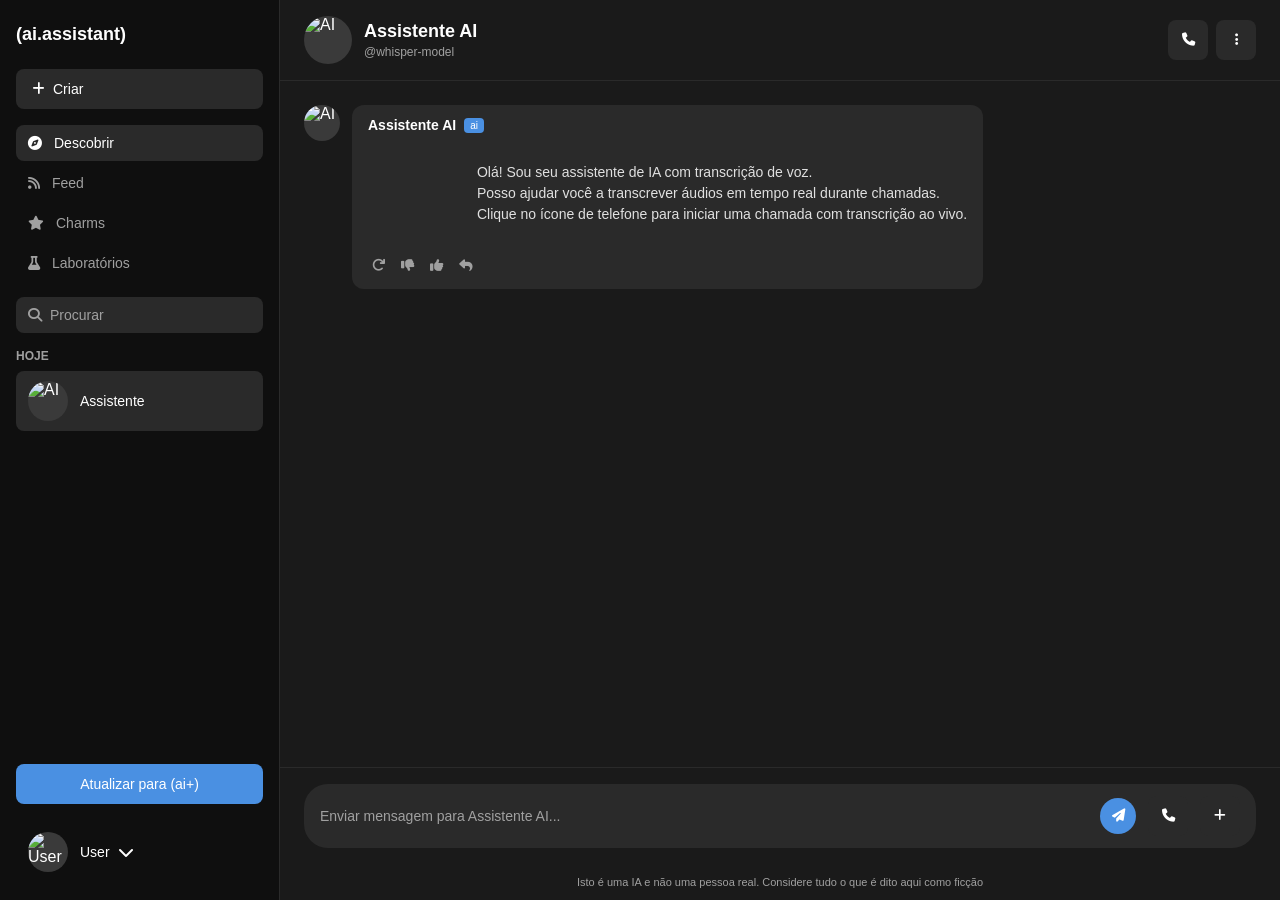
==== templates/dashboard.html @ 049d2d72 "Add character.ai style dashboard with call interface and real-time transcription" ====
<!DOCTYPE html>
<html lang="pt-BR">
<head>
    <meta charset="UTF-8">
    <meta name="viewport" content="width=device-width, initial-scale=1.0">
    <title>AI Assistant Dashboard</title>
    <link rel="stylesheet" href="/static/styles.css">
    <link rel="stylesheet" href="https://cdnjs.cloudflare.com/ajax/libs/font-awesome/6.4.0/css/all.min.css">
</head>
<body>
    <div class="app-container">
        <!-- Left Sidebar -->
        <aside class="sidebar">
            <div class="sidebar-header">
                <div class="logo">(ai.assistant)</div>
            </div>
            
            <button class="create-btn">
                <i class="fas fa-plus"></i> Criar
            </button>
            
            <nav class="nav-menu">
                <a href="#" class="nav-item active">
                    <i class="fas fa-compass"></i> Descobrir
                </a>
                <a href="#" class="nav-item">
                    <i class="fas fa-rss"></i> Feed
                </a>
                <a href="#" class="nav-item">
                    <i class="fas fa-star"></i> Charms
                </a>
                <a href="#" class="nav-item">
                    <i class="fas fa-flask"></i> Laboratórios
                </a>
            </nav>
            
            <div class="search-container">
                <i class="fas fa-search"></i>
                <input type="text" placeholder="Procurar">
            </div>
            
            <div class="recent-chats">
                <div class="section-header">Hoje</div>
                <div class="chat-item active">
                    <div class="avatar">
                        <img src="/static/ai-avatar.png" alt="AI">
                    </div>
                    <span class="chat-name">Assistente</span>
                </div>
            </div>
            
            <button class="upgrade-btn">
                Atualizar para (ai+)
            </button>
            
            <div class="user-profile">
                <div class="user-avatar">
                    <img src="/static/user-avatar.png" alt="User">
                </div>
                <div class="user-info">
                    <span class="username">User</span>
                    <i class="fas fa-chevron-down"></i>
                </div>
            </div>
        </aside>

        <!-- Main Content -->
        <main class="main-content" id="chatView">
            <header class="chat-header">
                <div class="ai-info">
                    <div class="ai-avatar">
                        <img src="/static/ai-avatar.png" alt="AI">
                    </div>
                    <div class="ai-details">
                        <h2>Assistente AI</h2>
                        <span class="ai-handle">@whisper-model</span>
                    </div>
                </div>
                <div class="header-actions">
                    <button class="icon-btn" id="startCallBtn">
                        <i class="fas fa-phone"></i>
                    </button>
                    <button class="icon-btn">
                        <i class="fas fa-ellipsis-v"></i>
                    </button>
                </div>
            </header>
            
            <div class="chat-messages" id="chatMessages">
                <div class="message ai-message">
                    <div class="message-avatar">
                        <img src="/static/ai-avatar.png" alt="AI">
                    </div>
                    <div class="message-content">
                        <div class="message-header">
                            <span class="message-author">Assistente AI</span>
                            <span class="ai-label">ai</span>
                        </div>
                        <div class="message-text">
                            Olá! Sou seu assistente de IA com transcrição de voz. 
                            Posso ajudar você a transcrever áudios em tempo real durante chamadas. 
                            Clique no ícone de telefone para iniciar uma chamada com transcrição ao vivo.
                        </div>
                        <div class="message-actions">
                            <button class="action-btn"><i class="fas fa-redo"></i></button>
                            <button class="action-btn"><i class="fas fa-thumbs-down"></i></button>
                            <button class="action-btn"><i class="fas fa-thumbs-up"></i></button>
                            <button class="action-btn"><i class="fas fa-reply"></i></button>
                        </div>
                    </div>
                </div>
            </div>
            
            <div class="chat-input-container">
                <div class="input-wrapper">
                    <input type="text" id="messageInput" placeholder="Enviar mensagem para Assistente AI...">
                    <button class="send-btn" id="sendBtn">
                        <i class="fas fa-paper-plane"></i>
                    </button>
                    <button class="icon-btn" id="callBtn">
                        <i class="fas fa-phone"></i>
                    </button>
                    <button class="icon-btn">
                        <i class="fas fa-plus"></i>
                    </button>
                </div>
            </div>
            
            <div class="disclaimer">
                Isto é uma IA e não uma pessoa real. Considere tudo o que é dito aqui como ficção
            </div>
        </main>

        <!-- Call View (Hidden by default) -->
        <main class="main-content call-view" id="callView" style="display: none;">
            <div class="call-container">
                <div class="call-header">
                    <button class="back-btn" id="endCallBtn">
                        <i class="fas fa-arrow-left"></i>
                    </button>
                    <div class="call-status">
                        <span class="status-indicator"></span>
                        <span id="callStatus">Em chamada</span>
                    </div>
                    <div class="call-timer" id="callTimer">00:00</div>
                </div>
                
                <div class="call-content">
                    <div class="transcription-area">
                        <div class="transcription-header">
                            <h3>Transcrição em Tempo Real</h3>
                            <button class="clear-btn" id="clearTranscription">
                                <i class="fas fa-trash"></i> Limpar
                            </button>
                        </div>
                        <div class="transcription-content" id="transcriptionContent">
                            <div class="transcription-placeholder">
                                A transcrição aparecerá aqui durante a chamada...
                            </div>
                        </div>
                    </div>
                </div>
                
                <div class="call-controls">
                    <button class="control-btn" id="muteBtn">
                        <i class="fas fa-microphone"></i>
                    </button>
                    <button class="control-btn" id="videoBtn">
                        <i class="fas fa-video"></i>
                    </button>
                    <button class="control-btn end-call" id="hangupBtn">
                        <i class="fas fa-phone-slash"></i>
                    </button>
                    <button class="control-btn" id="speakerBtn">
                        <i class="fas fa-volume-up"></i>
                    </button>
                </div>
            </div>
        </main>
    </div>

    <script src="/static/app.js"></script>
</body>
</html>
---- static/styles.css ----
* {
    margin: 0;
    padding: 0;
    box-sizing: border-box;
}

body {
    font-family: -apple-system, BlinkMacSystemFont, 'Segoe UI', Roboto, Oxygen, Ubuntu, Cantarell, sans-serif;
    background: #1a1a1a;
    color: #ffffff;
    height: 100vh;
    overflow: hidden;
}

.app-container {
    display: flex;
    height: 100vh;
}

/* Sidebar */
.sidebar {
    width: 280px;
    background: #0f0f0f;
    border-right: 1px solid #2a2a2a;
    display: flex;
    flex-direction: column;
    padding: 16px;
    gap: 16px;
}

.sidebar-header {
    padding: 8px 0;
}

.logo {
    font-size: 18px;
    font-weight: 600;
    color: #ffffff;
}

.create-btn {
    background: #2a2a2a;
    color: #ffffff;
    border: none;
    padding: 12px 16px;
    border-radius: 8px;
    font-size: 14px;
    font-weight: 500;
    cursor: pointer;
    display: flex;
    align-items: center;
    gap: 8px;
    transition: background 0.2s;
}

.create-btn:hover {
    background: #3a3a3a;
}

.nav-menu {
    display: flex;
    flex-direction: column;
    gap: 4px;
}

.nav-item {
    display: flex;
    align-items: center;
    gap: 12px;
    padding: 10px 12px;
    color: #a0a0a0;
    text-decoration: none;
    border-radius: 8px;
    font-size: 14px;
    transition: all 0.2s;
}

.nav-item:hover {
    background: #2a2a2a;
    color: #ffffff;
}

.nav-item.active {
    background: #2a2a2a;
    color: #ffffff;
}

.search-container {
    position: relative;
    background: #2a2a2a;
    border-radius: 8px;
    padding: 10px 12px;
    display: flex;
    align-items: center;
    gap: 8px;
}

.search-container i {
    color: #a0a0a0;
    font-size: 14px;
}

.search-container input {
    background: transparent;
    border: none;
    color: #ffffff;
    font-size: 14px;
    width: 100%;
    outline: none;
}

.search-container input::placeholder {
    color: #a0a0a0;
}

.recent-chats {
    flex: 1;
    overflow-y: auto;
}

.section-header {
    font-size: 12px;
    color: #a0a0a0;
    font-weight: 600;
    margin-bottom: 8px;
    text-transform: uppercase;
}

.chat-item {
    display: flex;
    align-items: center;
    gap: 12px;
    padding: 10px 12px;
    border-radius: 8px;
    cursor: pointer;
    transition: background 0.2s;
}

.chat-item:hover {
    background: #2a2a2a;
}

.chat-item.active {
    background: #2a2a2a;
}

.avatar {
    width: 40px;
    height: 40px;
    border-radius: 50%;
    overflow: hidden;
    background: #3a3a3a;
}

.avatar img {
    width: 100%;
    height: 100%;
    object-fit: cover;
}

.chat-name {
    font-size: 14px;
    color: #ffffff;
}

.upgrade-btn {
    background: #4a90e2;
    color: #ffffff;
    border: none;
    padding: 12px 16px;
    border-radius: 8px;
    font-size: 14px;
    font-weight: 500;
    cursor: pointer;
    transition: background 0.2s;
}

.upgrade-btn:hover {
    background: #5a9ff2;
}

.user-profile {
    display: flex;
    align-items: center;
    gap: 12px;
    padding: 12px;
    border-radius: 8px;
    cursor: pointer;
    transition: background 0.2s;
}

.user-profile:hover {
    background: #2a2a2a;
}

.user-avatar {
    width: 40px;
    height: 40px;
    border-radius: 50%;
    overflow: hidden;
    background: #3a3a3a;
}

.user-avatar img {
    width: 100%;
    height: 100%;
    object-fit: cover;
}

.user-info {
    display: flex;
    align-items: center;
    gap: 8px;
    flex: 1;
}

.username {
    font-size: 14px;
    color: #ffffff;
}

/* Main Content */
.main-content {
    flex: 1;
    display: flex;
    flex-direction: column;
    background: #1a1a1a;
}

.chat-header {
    display: flex;
    align-items: center;
    justify-content: space-between;
    padding: 16px 24px;
    border-bottom: 1px solid #2a2a2a;
}

.ai-info {
    display: flex;
    align-items: center;
    gap: 12px;
}

.ai-avatar {
    width: 48px;
    height: 48px;
    border-radius: 50%;
    overflow: hidden;
    background: #3a3a3a;
}

.ai-avatar img {
    width: 100%;
    height: 100%;
    object-fit: cover;
}

.ai-details h2 {
    font-size: 18px;
    font-weight: 600;
    color: #ffffff;
}

.ai-handle {
    font-size: 12px;
    color: #a0a0a0;
}

.header-actions {
    display: flex;
    gap: 8px;
}

.icon-btn {
    background: #2a2a2a;
    color: #ffffff;
    border: none;
    width: 40px;
    height: 40px;
    border-radius: 8px;
    cursor: pointer;
    display: flex;
    align-items: center;
    justify-content: center;
    transition: background 0.2s;
}

.icon-btn:hover {
    background: #3a3a3a;
}

/* Chat Messages */
.chat-messages {
    flex: 1;
    overflow-y: auto;
    padding: 24px;
    display: flex;
    flex-direction: column;
    gap: 16px;
}

.message {
    display: flex;
    gap: 12px;
    max-width: 80%;
}

.message.ai-message {
    align-self: flex-start;
}

.message.user-message {
    align-self: flex-end;
    flex-direction: row-reverse;
}

.message-avatar {
    width: 36px;
    height: 36px;
    border-radius: 50%;
    overflow: hidden;
    background: #3a3a3a;
    flex-shrink: 0;
}

.message-avatar img {
    width: 100%;
    height: 100%;
    object-fit: cover;
}

.message-content {
    background: #2a2a2a;
    padding: 12px 16px;
    border-radius: 12px;
    max-width: 100%;
}

.message-header {
    display: flex;
    align-items: center;
    gap: 8px;
    margin-bottom: 8px;
}

.message-author {
    font-size: 14px;
    font-weight: 600;
    color: #ffffff;
}

.ai-label {
    font-size: 10px;
    background: #4a90e2;
    color: #ffffff;
    padding: 2px 6px;
    border-radius: 4px;
}

.message-text {
    font-size: 14px;
    color: #e0e0e0;
    line-height: 1.5;
    white-space: pre-wrap;
}

.message-actions {
    display: flex;
    gap: 8px;
    margin-top: 8px;
}

.action-btn {
    background: transparent;
    border: none;
    color: #a0a0a0;
    cursor: pointer;
    padding: 4px;
    transition: color 0.2s;
}

.action-btn:hover {
    color: #ffffff;
}

/* Chat Input */
.chat-input-container {
    padding: 16px 24px;
    border-top: 1px solid #2a2a2a;
}

.input-wrapper {
    background: #2a2a2a;
    border-radius: 24px;
    padding: 12px 16px;
    display: flex;
    align-items: center;
    gap: 12px;
}

.input-wrapper input {
    flex: 1;
    background: transparent;
    border: none;
    color: #ffffff;
    font-size: 14px;
    outline: none;
}

.input-wrapper input::placeholder {
    color: #a0a0a0;
}

.send-btn {
    background: #4a90e2;
    color: #ffffff;
    border: none;
    width: 36px;
    height: 36px;
    border-radius: 50%;
    cursor: pointer;
    display: flex;
    align-items: center;
    justify-content: center;
    transition: background 0.2s;
}

.send-btn:hover {
    background: #5a9ff2;
}

.disclaimer {
    text-align: center;
    padding: 12px;
    font-size: 11px;
    color: #a0a0a0;
}

/* Call View */
.call-view {
    background: #0f0f0f;
}

.call-container {
    display: flex;
    flex-direction: column;
    height: 100%;
}

.call-header {
    display: flex;
    align-items: center;
    justify-content: space-between;
    padding: 16px 24px;
    border-bottom: 1px solid #2a2a2a;
}

.back-btn {
    background: #2a2a2a;
    color: #ffffff;
    border: none;
    width: 40px;
    height: 40px;
    border-radius: 8px;
    cursor: pointer;
    display: flex;
    align-items: center;
    justify-content: center;
}

.call-status {
    display: flex;
    align-items: center;
    gap: 8px;
    font-size: 14px;
    color: #ffffff;
}

.status-indicator {
    width: 8px;
    height: 8px;
    background: #4ade80;
    border-radius: 50%;
    animation: pulse 2s infinite;
}

@keyframes pulse {
    0%, 100% { opacity: 1; }
    50% { opacity: 0.5; }
}

.call-timer {
    font-size: 14px;
    color: #a0a0a0;
    font-family: monospace;
}

.call-content {
    flex: 1;
    padding: 24px;
    overflow-y: auto;
}

.transcription-area {
    background: #1a1a1a;
    border-radius: 12px;
    padding: 20px;
    height: 100%;
}

.transcription-header {
    display: flex;
    align-items: center;
    justify-content: space-between;
    margin-bottom: 16px;
}

.transcription-header h3 {
    font-size: 16px;
    font-weight: 600;
    color: #ffffff;
}

.clear-btn {
    background: #2a2a2a;
    color: #ffffff;
    border: none;
    padding: 8px 12px;
    border-radius: 6px;
    font-size: 12px;
    cursor: pointer;
    display: flex;
    align-items: center;
    gap: 6px;
}

.transcription-content {
    background: #0f0f0f;
    border-radius: 8px;
    padding: 16px;
    min-height: 200px;
    max-height: calc(100% - 60px);
    overflow-y: auto;
}

.transcription-placeholder {
    color: #a0a0a0;
    font-size: 14px;
    text-align: center;
    padding: 40px 20px;
}

.transcription-item {
    margin-bottom: 12px;
    padding: 12px;
    background: #2a2a2a;
    border-radius: 8px;
}

.transcription-speaker {
    font-size: 12px;
    font-weight: 600;
    color: #4a90e2;
    margin-bottom: 4px;
}

.transcription-text {
    font-size: 14px;
    color: #e0e0e0;
    line-height: 1.5;
}

.transcription-time {
    font-size: 11px;
    color: #a0a0a0;
    margin-top: 4px;
}

.call-controls {
    display: flex;
    justify-content: center;
    gap: 16px;
    padding: 24px;
    border-top: 1px solid #2a2a2a;
}

.control-btn {
    background: #2a2a2a;
    color: #ffffff;
    border: none;
    width: 56px;
    height: 56px;
    border-radius: 50%;
    cursor: pointer;
    display: flex;
    align-items: center;
    justify-content: center;
    font-size: 20px;
    transition: all 0.2s;
}

.control-btn:hover {
    background: #3a3a3a;
}

.control-btn.end-call {
    background: #ef4444;
}

.control-btn.end-call:hover {
    background: #f56565;
}

.control-btn.active {
    background: #4a90e2;
}

/* Scrollbar */
::-webkit-scrollbar {
    width: 8px;
}

::-webkit-scrollbar-track {
    background: #1a1a1a;
}

::-webkit-scrollbar-thumb {
    background: #3a3a3a;
    border-radius: 4px;
}

::-webkit-scrollbar-thumb:hover {
    background: #4a4a4a;
}
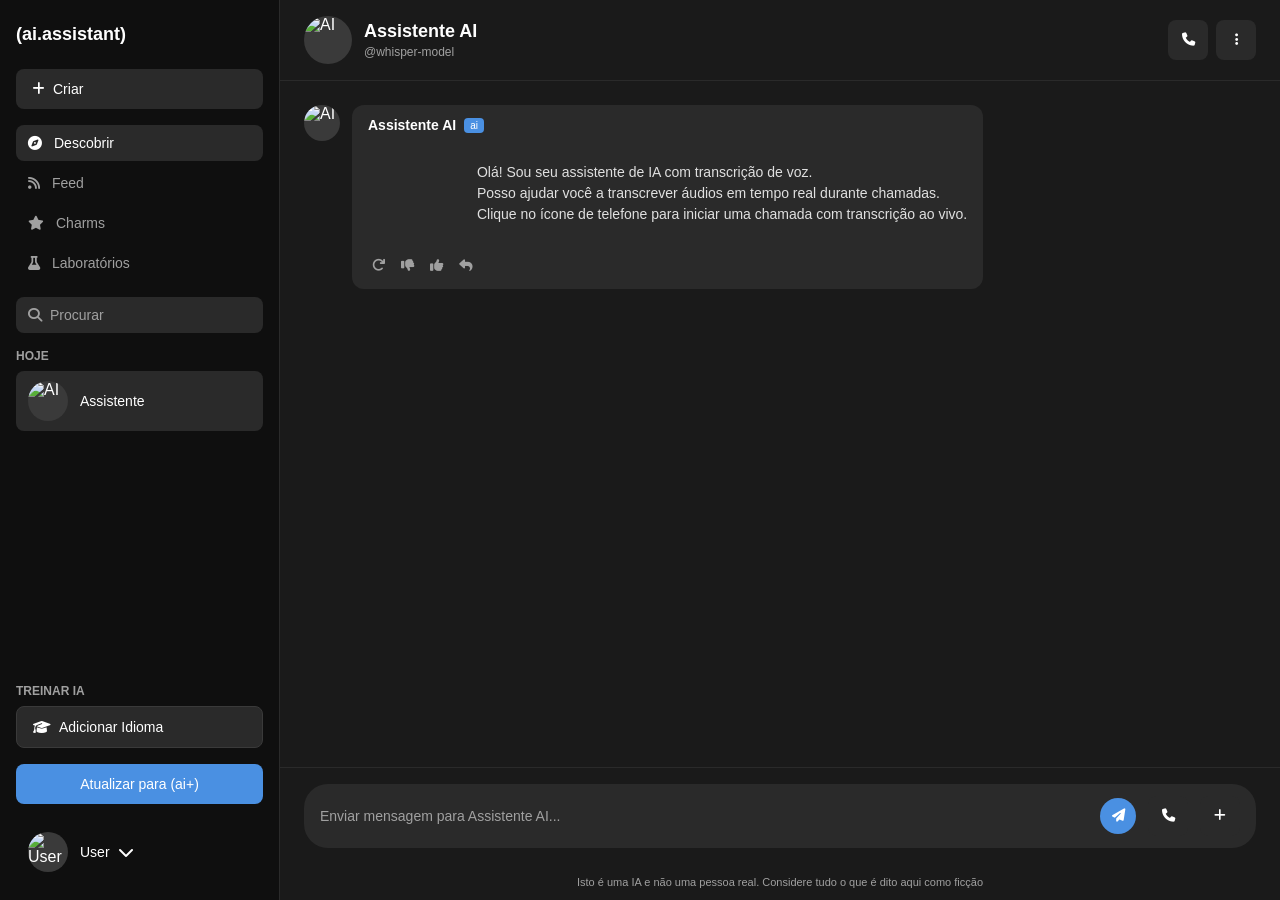
==== commit ac70a36e: "Add automatic language detection and training interface for new languages" ====
--- a/templates/dashboard.html
+++ b/templates/dashboard.html
@@ -49,6 +49,13 @@
                 </div>
             </div>
             
+            <div class="training-section">
+                <div class="section-header">Treinar IA</div>
+                <button class="training-btn" id="trainingBtn">
+                    <i class="fas fa-graduation-cap"></i> Adicionar Idioma
+                </button>
+            </div>
+            
             <button class="upgrade-btn">
                 Atualizar para (ai+)
             </button>
@@ -146,6 +153,27 @@
                 </div>
                 
                 <div class="call-content">
+                    <div class="voice-activity-container">
+                        <div class="voice-activity-label">Nível de Voz</div>
+                        <div class="voice-activity-bar">
+                            <div class="voice-activity-level" id="voiceActivityLevel"></div>
+                        </div>
+                        <div class="voice-activity-value" id="voiceActivityValue">0%</div>
+                    </div>
+                    
+                    <div class="language-selector">
+                        <label for="languageSelect">Idioma:</label>
+                        <select id="languageSelect">
+                            <option value="pt">Português</option>
+                            <option value="en">Inglês</option>
+                            <option value="es">Espanhol</option>
+                            <option value="fr">Francês</option>
+                            <option value="de">Alemão</option>
+                            <option value="it">Italiano</option>
+                            <option value="auto">Detectar Automaticamente</option>
+                        </select>
+                    </div>
+                    
                     <div class="transcription-area">
                         <div class="transcription-header">
                             <h3>Transcrição em Tempo Real</h3>
@@ -179,6 +207,47 @@
         </main>
     </div>
 
+    <!-- Training Modal -->
+    <div class="modal" id="trainingModal" style="display: none;">
+        <div class="modal-content">
+            <div class="modal-header">
+                <h2>Treinar IA com Novo Idioma</h2>
+                <button class="close-btn" id="closeTrainingModal">
+                    <i class="fas fa-times"></i>
+                </button>
+            </div>
+            <div class="modal-body">
+                <div class="form-group">
+                    <label for="languageName">Nome do Idioma</label>
+                    <input type="text" id="languageName" placeholder="Ex: Kimbundu, Umbundu, etc.">
+                </div>
+                <div class="form-group">
+                    <label for="languageCode">Código do Idioma (ISO 639-1)</label>
+                    <input type="text" id="languageCode" placeholder="Ex: pt, en, es, fr, etc.">
+                </div>
+                <div class="form-group">
+                    <label for="trainingAudio">Arquivo de Áudio (Exemplo do idioma)</label>
+                    <input type="file" id="trainingAudio" accept="audio/*">
+                    <small>Envie um áudio de exemplo no idioma que deseja treinar</small>
+                </div>
+                <div class="form-group">
+                    <label for="trainingTranscription">Transcrição do Áudio</label>
+                    <textarea id="trainingTranscription" rows="4" placeholder="Digite exatamente o que foi falado no áudio..."></textarea>
+                </div>
+                <div class="form-group">
+                    <label for="trainingNotes">Notas Adicionais (Opcional)</label>
+                    <textarea id="trainingNotes" rows="2" placeholder="Características específicas do idioma..."></textarea>
+                </div>
+            </div>
+            <div class="modal-footer">
+                <button class="btn-secondary" id="cancelTraining">Cancelar</button>
+                <button class="btn-primary" id="submitTraining">
+                    <i class="fas fa-upload"></i> Enviar para Treinamento
+                </button>
+            </div>
+        </div>
+    </div>
+
     <script src="/static/app.js"></script>
 </body>
 </html>
--- a/static/styles.css
+++ b/static/styles.css
@@ -499,6 +499,76 @@
     flex: 1;
     padding: 24px;
     overflow-y: auto;
+    display: flex;
+    flex-direction: column;
+    gap: 16px;
+}
+
+.voice-activity-container {
+    background: #1a1a1a;
+    border-radius: 12px;
+    padding: 16px;
+    display: flex;
+    flex-direction: column;
+    gap: 8px;
+}
+
+.voice-activity-label {
+    font-size: 14px;
+    font-weight: 600;
+    color: #ffffff;
+}
+
+.voice-activity-bar {
+    background: #2a2a2a;
+    border-radius: 8px;
+    height: 24px;
+    overflow: hidden;
+    position: relative;
+}
+
+.voice-activity-level {
+    height: 100%;
+    background: linear-gradient(90deg, #4a90e2, #6ab7ff);
+    width: 0%;
+    transition: width 0.1s ease;
+    border-radius: 8px;
+}
+
+.voice-activity-value {
+    font-size: 12px;
+    color: #a0a0a0;
+    text-align: right;
+}
+
+.language-selector {
+    background: #1a1a1a;
+    border-radius: 12px;
+    padding: 16px;
+    display: flex;
+    align-items: center;
+    gap: 12px;
+}
+
+.language-selector label {
+    font-size: 14px;
+    font-weight: 600;
+    color: #ffffff;
+}
+
+.language-selector select {
+    background: #2a2a2a;
+    color: #ffffff;
+    border: 1px solid #3a3a3a;
+    padding: 8px 12px;
+    border-radius: 6px;
+    font-size: 14px;
+    cursor: pointer;
+    outline: none;
+}
+
+.language-selector select:focus {
+    border-color: #4a90e2;
 }
 
 .transcription-area {
@@ -632,3 +702,172 @@
 ::-webkit-scrollbar-thumb:hover {
     background: #4a4a4a;
 }
+
+/* Training Section */
+.training-section {
+    margin-top: 16px;
+}
+
+.training-section .section-header {
+    font-size: 12px;
+    font-weight: 600;
+    color: #a0a0a0;
+    margin-bottom: 8px;
+    text-transform: uppercase;
+}
+
+.training-btn {
+    background: #2a2a2a;
+    color: #ffffff;
+    border: 1px solid #3a3a3a;
+    padding: 12px 16px;
+    border-radius: 8px;
+    font-size: 14px;
+    cursor: pointer;
+    display: flex;
+    align-items: center;
+    gap: 8px;
+    transition: all 0.2s;
+    width: 100%;
+}
+
+.training-btn:hover {
+    background: #3a3a3a;
+    border-color: #4a90e2;
+}
+
+/* Modal Styles */
+.modal {
+    position: fixed;
+    top: 0;
+    left: 0;
+    width: 100%;
+    height: 100%;
+    background: rgba(0, 0, 0, 0.8);
+    display: flex;
+    align-items: center;
+    justify-content: center;
+    z-index: 1000;
+}
+
+.modal-content {
+    background: #1a1a1a;
+    border-radius: 12px;
+    width: 90%;
+    max-width: 500px;
+    max-height: 90vh;
+    overflow-y: auto;
+}
+
+.modal-header {
+    display: flex;
+    align-items: center;
+    justify-content: space-between;
+    padding: 20px;
+    border-bottom: 1px solid #2a2a2a;
+}
+
+.modal-header h2 {
+    font-size: 18px;
+    font-weight: 600;
+    color: #ffffff;
+    margin: 0;
+}
+
+.close-btn {
+    background: transparent;
+    border: none;
+    color: #a0a0a0;
+    cursor: pointer;
+    padding: 8px;
+    font-size: 16px;
+    transition: color 0.2s;
+}
+
+.close-btn:hover {
+    color: #ffffff;
+}
+
+.modal-body {
+    padding: 20px;
+}
+
+.form-group {
+    margin-bottom: 16px;
+}
+
+.form-group label {
+    display: block;
+    font-size: 14px;
+    font-weight: 600;
+    color: #ffffff;
+    margin-bottom: 8px;
+}
+
+.form-group input,
+.form-group textarea {
+    width: 100%;
+    background: #2a2a2a;
+    border: 1px solid #3a3a3a;
+    padding: 12px;
+    border-radius: 8px;
+    color: #ffffff;
+    font-size: 14px;
+    outline: none;
+    transition: border-color 0.2s;
+}
+
+.form-group input:focus,
+.form-group textarea:focus {
+    border-color: #4a90e2;
+}
+
+.form-group small {
+    display: block;
+    font-size: 12px;
+    color: #a0a0a0;
+    margin-top: 4px;
+}
+
+.modal-footer {
+    display: flex;
+    gap: 12px;
+    padding: 20px;
+    border-top: 1px solid #2a2a2a;
+}
+
+.btn-secondary {
+    background: #2a2a2a;
+    color: #ffffff;
+    border: 1px solid #3a3a3a;
+    padding: 12px 24px;
+    border-radius: 8px;
+    font-size: 14px;
+    cursor: pointer;
+    flex: 1;
+    transition: all 0.2s;
+}
+
+.btn-secondary:hover {
+    background: #3a3a3a;
+}
+
+.btn-primary {
+    background: #4a90e2;
+    color: #ffffff;
+    border: none;
+    padding: 12px 24px;
+    border-radius: 8px;
+    font-size: 14px;
+    cursor: pointer;
+    flex: 1;
+    display: flex;
+    align-items: center;
+    justify-content: center;
+    gap: 8px;
+    transition: background 0.2s;
+}
+
+.btn-primary:hover {
+    background: #5a9ff2;
+}
